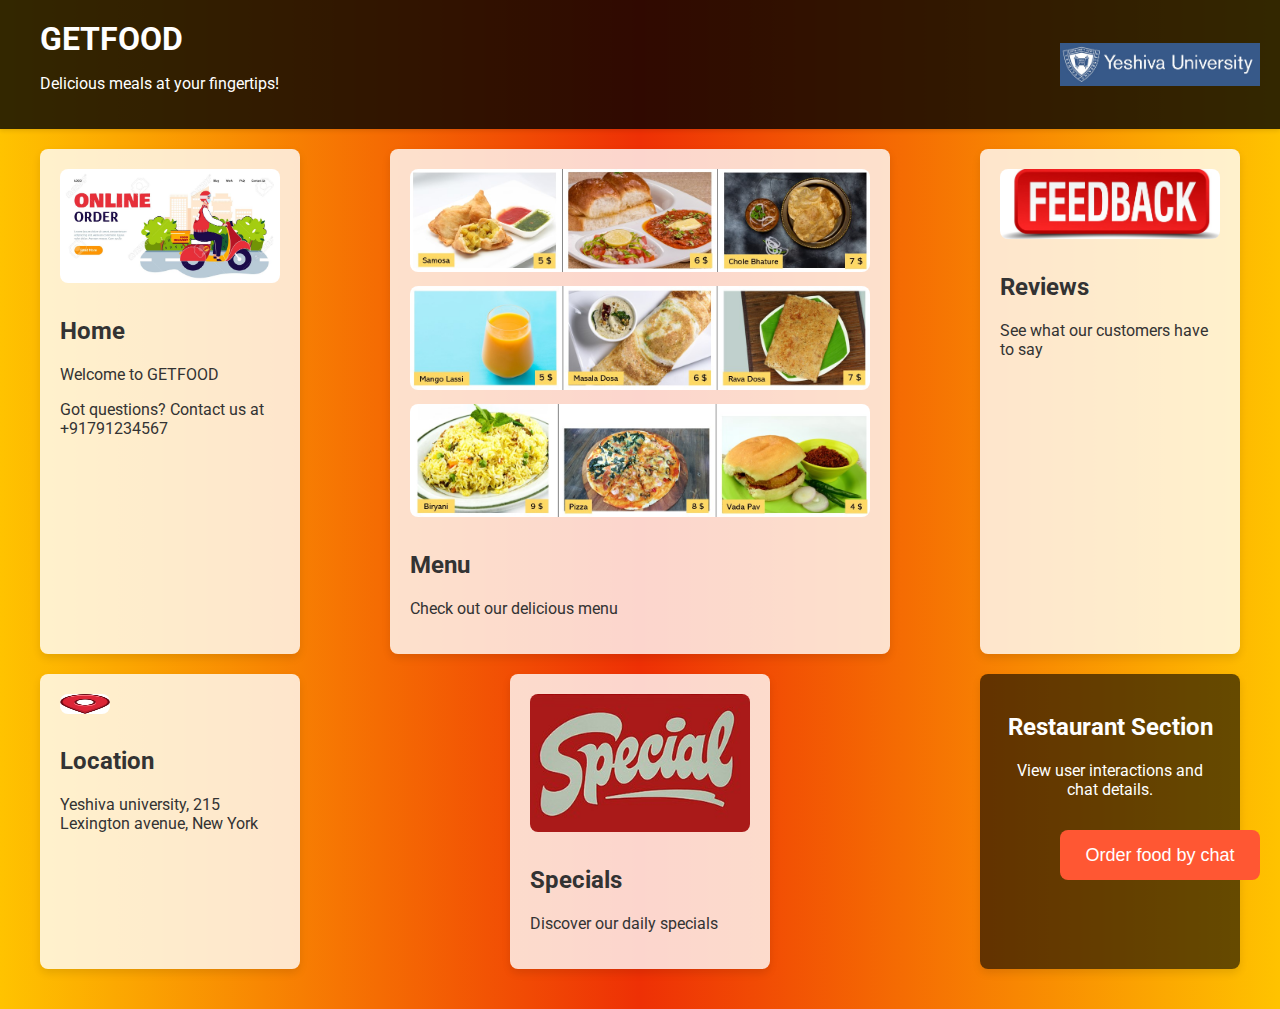
==== index1.html @ 6b007923 "Uploading all the code" ====
<!DOCTYPE html>
<html lang="en">
<head>
    <meta charset="UTF-8">
    <meta name="viewport" content="width=device-width, initial-scale=1.0">
    <title>GETFOOD</title>
    <link href="https://fonts.googleapis.com/css2?family=Roboto:wght@400;500;700&display=swap" rel="stylesheet">
    <style>
        body {
            font-family: 'Roboto', sans-serif;
            margin: 0;
            padding: 0;
            background: linear-gradient(to right,  #FFC300,#ee3005,#FFC300); /* Red and Yellow gradient background */
            color: #333;
            overflow-x: hidden; /* Prevent horizontal scroll */
        }
        header {
            background-color: rgba(0, 0, 0, 0.8); /* Semi-transparent dark background */
            color: #fff;
            padding: 20px;
            text-align: center;
            box-shadow: 0 2px 4px rgba(0, 0, 0, 0.1);
            display: flex;
            justify-content: space-between;
            align-items: center;
            position: relative;
            z-index: 1;
        }
        .header-content {
            flex-grow: 1;
            text-align: left;
            padding-left: 20px;
        }
        .container {
            max-width: 1200px;
            margin: 0 auto;
            padding: 20px;
            display: flex;
            flex-wrap: wrap;
            justify-content: space-between;
            position: relative;
            z-index: 1;
        }
        .item, .restaurant-section {
            width: calc(20% - 20px);
            background-color: rgba(255, 255, 255, 0.8); /* Semi-transparent white background for items */
            box-shadow: 0 4px 8px rgba(0, 0, 0, 0.1);
            padding: 20px;
            margin-bottom: 20px;
            transition: all 0.3s ease;
            border-radius: 8px;
            overflow: hidden;
        }
        .menu-container {
            width: calc(40% - 20px);
        }
        .item:hover, .restaurant-section:hover {
            background-color: rgba(255, 255, 255, 0.9); /* Lighten background on hover */
            transform: translateY(-5px);
            box-shadow: 0 6px 12px rgba(0, 0, 0, 0.15);
        }
        .item img {
            max-width: 100%;
            height: auto;
            border-radius: 8px;
            margin-bottom: 10px;
            transition: transform 0.3s ease;
        }
        .item:hover img {
            transform: scale(1.05);
        }
        .restaurant-section {
            cursor: pointer;
            background-color: rgba(0, 0, 0, 0.6); /* Semi-transparent dark background for restaurant section */
            color: #fff;
            text-align: center;
            padding: 20px;
        }
        .chatbot-container {
            position: fixed;
            bottom: 20px;
            right: 20px;
            z-index: 9999;
        }
        #toggle-chatbot {
            background-color: #FF5733; /* Red button color */
            color: #fff;
            border: none;
            border-radius: 8px; /* Rounded corners */
            width: 200px;
            height: 50px;
            font-size: 18px;
            cursor: pointer;
            outline: none;
            transition: background-color 0.3s ease;
        }
        #toggle-chatbot:hover {
            background-color: #FFC300; /* Yellow button color on hover */
        }
        #minimized-chatbot-image {
            display: none;
            width: 50px;
            height: 50px;
            border-radius: 50%;
            cursor: pointer;
            transition: opacity 0.3s ease;
        }
        #minimized-chatbot-image:hover {
            opacity: 0.8;
        }
        #chatbot-frame {
            display: none;
            position: fixed;
            bottom: 80px; /* Adjusted position to prevent overlap with the button */
            right: 20px;
            width: 350px;
            height: 430px;
            border: none;
            z-index: 9998;
        }
        .order-chat-button {
            position: fixed;
            bottom: 20px;
            right: 20px;
            z-index: 9999;
        }
    </style>
</head>
<body>
    <header>
        <div class="header-content">
            <h1 style="margin: 0;">GETFOOD</h1>
            <p>Delicious meals at your fingertips!</p>
        </div>
        <img src="images/logo.jpg" alt="GETFOOD Logo" style="width: 200px; height: auto;">
    </header>
    <div class="container">
        <div class="item">
            <img src="images/banner.jpg" alt="Banner">
            <h2>Home</h2>
            <p>Welcome to GETFOOD</p>
            <p>Got questions? Contact us at +91791234567</p>
        </div>

        <div class="item menu-container">
            <img src="images/menu1.jpg" alt="Menu item 1">
            <img src="images/menu2.jpg" alt="Menu item 2">
            <img src="images/menu3.jpg" alt="Menu item 3">
            <h2>Menu</h2>
            <p>Check out our delicious menu</p>
        </div>

        <div class="item">
            <img src="images/reviews.jpg" alt="Reviews">
            <h2>Reviews</h2>
            <p>See what our customers have to say</p>
        </div>

        <div class="item">
            <img src="images/location.jpg" alt="Location" style="width: 50px; height: 20px;">
            <h2>Location</h2>
            <p>Yeshiva university, 215 Lexington avenue, New York</p>
        </div>

        <div class="item">
            <img src="images/specials.jpg" alt="Specials">
            <h2>Specials</h2>
            <p>Discover our daily specials</p>
        </div>

        <div class="restaurant-section" onclick="alert('User interactions and chat summaries will be displayed here!');">
            <h2>Restaurant Section</h2>
            <p>View user interactions and chat details.</p>
        </div>
    </div>
    <div class="order-chat-button">
        <button id="toggle-chatbot">Order food by chat</button>
    </div>

    <iframe id="chatbot-frame" class="chat-bot" width="350" height="430" allow="microphone;" src="https://console.dialogflow.com/api-client/demo/embedded/7f5caf6b-980f-4a35-8c59-a1b68d6ed27a"></iframe>

    <script>
        const toggleChatbotButton = document.getElementById('toggle-chatbot');
        const chatbotFrame = document.getElementById('chatbot-frame');

        let chatbotVisible = false;

        toggleChatbotButton.addEventListener('click', () => {
            if (!chatbotVisible) {
                chatbotFrame.style.display = 'block';
                toggleChatbotButton.textContent = 'Hide Chat';
            } else {
                chatbotFrame.style.display = 'none';
                toggleChatbotButton.textContent = 'Order food by chat';
            }
            chatbotVisible = !chatbotVisible;
        });
    </script>
</body>
</html>
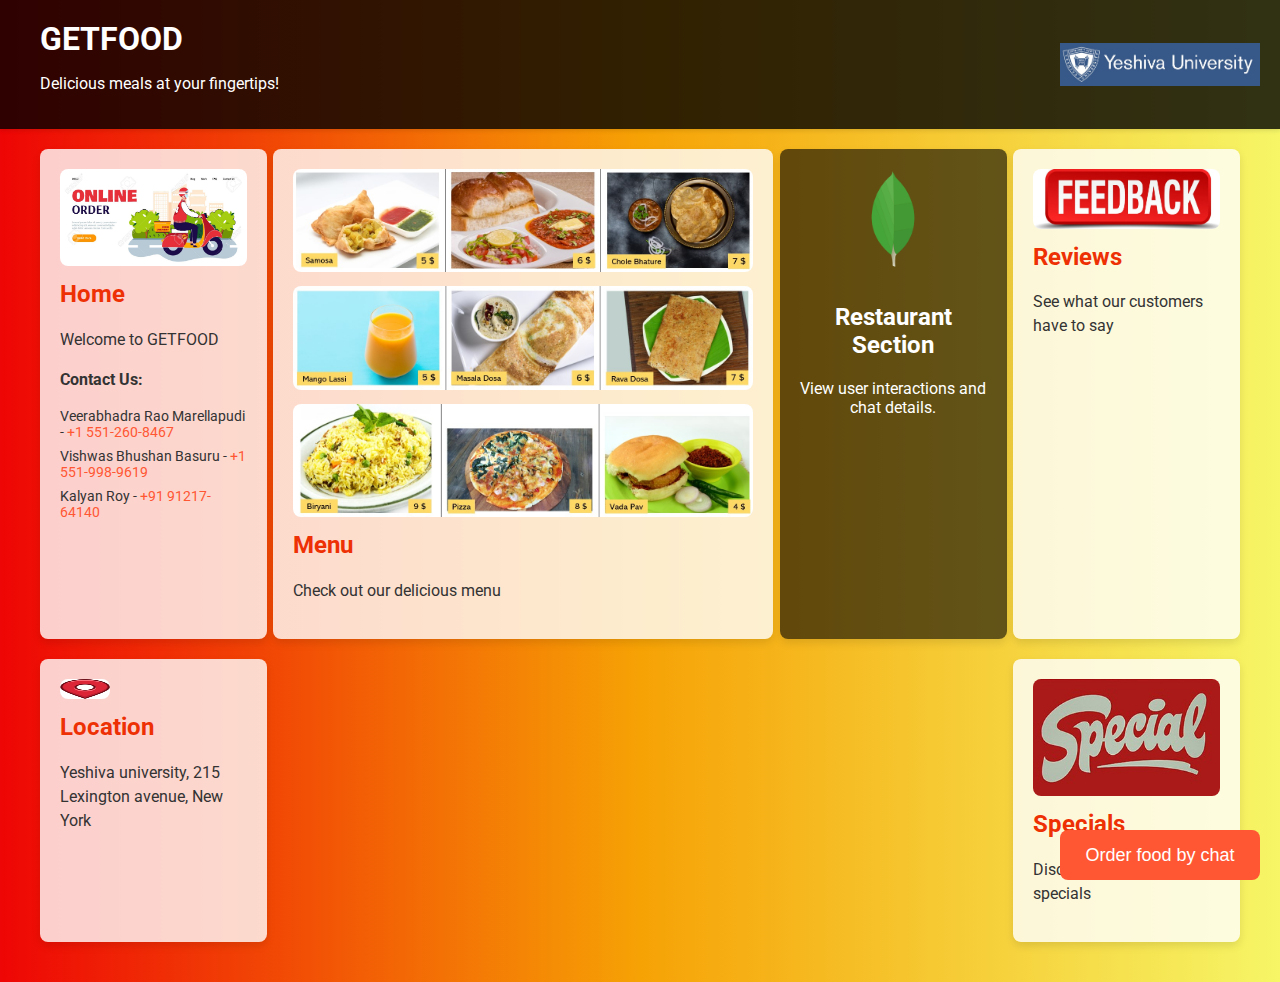
==== commit a9d3f0e8: "updated readme" ====
--- a/index1.html
+++ b/index1.html
@@ -10,7 +10,7 @@
             font-family: 'Roboto', sans-serif;
             margin: 0;
             padding: 0;
-            background: linear-gradient(to right,  #FFC300,#ee3005,#FFC300); /* Red and Yellow gradient background */
+            background: linear-gradient(to right,  #ee0505,#f6a205,#f6f667); /* Red and Yellow gradient background */
             color: #333;
             overflow-x: hidden; /* Prevent horizontal scroll */
         }
@@ -41,8 +41,43 @@
             position: relative;
             z-index: 1;
         }
+        .item {
+        font-family: 'Roboto', sans-serif;
+        background-color: rgba(255, 255, 255, 0.9);
+        padding: 20px;
+        border-radius: 8px;
+        box-shadow: 0 4px 8px rgba(0, 0, 0, 0.1);
+        margin-bottom: 20px;
+        }
+        .item h2 {
+            color: #ee3005; /* Matching the gradient theme */
+            margin-top: 0;
+        }
+        .item p {
+            font-size: 16px;
+            line-height: 1.5;
+        }
+        .contact-info p {
+            margin: 10px 0;
+            font-weight: 500;
+        }
+        .contact-info ul {
+            list-style-type: none;
+            padding: 0;
+        }
+        .contact-info li {
+            margin-bottom: 8px;
+            font-size: 14px;
+        }
+        .contact-info a {
+            color: #FF5733; /* A bright contrast color for better visibility */
+            text-decoration: none;
+        }
+        .contact-info a:hover {
+            text-decoration: underline;
+        }
         .item, .restaurant-section {
-            width: calc(20% - 20px);
+            width: calc(17% - 17px);
             background-color: rgba(255, 255, 255, 0.8); /* Semi-transparent white background for items */
             box-shadow: 0 4px 8px rgba(0, 0, 0, 0.1);
             padding: 20px;
@@ -70,11 +105,27 @@
             transform: scale(1.05);
         }
         .restaurant-section {
-            cursor: pointer;
-            background-color: rgba(0, 0, 0, 0.6); /* Semi-transparent dark background for restaurant section */
-            color: #fff;
-            text-align: center;
-            padding: 20px;
+        width: 50%%; /* Adjust based on layout needs */
+        height: auto; /* Auto height for better responsiveness */
+        padding: 20px;
+        background-color: rgba(0, 0, 0, 0.6);
+        color: #fff;
+        text-align: center;
+        border-radius: 8px;
+        box-shadow: 0 4px 8px rgba(0, 0, 0, 0.1);
+        transition: transform 0.3s ease, box-shadow 0.3s ease;
+        }
+
+        .restaurant-section:hover {
+            transform: translateY(-5px);
+            box-shadow: 0 6px 12px rgba(0, 0, 0, 0.15);
+        }
+
+        .section-image {
+            max-width: 100px; /* Set max width for the image */
+            height: auto; /* Maintain aspect ratio */
+            margin-bottom: 10px;
+            border-radius: 4px; /* Optional: Adds rounded corners to the image */
         }
         .chatbot-container {
             position: fixed;
@@ -139,7 +190,17 @@
             <img src="images/banner.jpg" alt="Banner">
             <h2>Home</h2>
             <p>Welcome to GETFOOD</p>
-            <p>Got questions? Contact us at +91791234567</p>
+            <div class="contact-info">
+                <p><strong>Contact Us:</strong></p>
+                <ul>
+                    <li>Veerabhadra Rao Marellapudi - 
+                        <a href="tel:+15512608467"> +1 551-260-8467</a></li>
+                    <li>Vishwas Bhushan Basuru - 
+                        <a href="tel:+15519989619"> +1 551-998-9619</a></li>
+                    <li>Kalyan Roy - 
+                        <a href="tel:+919121764140"> +91 91217-64140</a></li>
+                </ul>
+            </div>
         </div>
 
         <div class="item menu-container">
@@ -149,7 +210,16 @@
             <h2>Menu</h2>
             <p>Check out our delicious menu</p>
         </div>
-
+        <div class="restaurant-section" onclick="redirectToUserList()" style="cursor: pointer;">
+            <img src="images/mongo.png" alt="MongoDB Logo" class="section-image">
+            <h2>Restaurant Section</h2>
+            <p>View user interactions and chat details.</p>
+        </div>
+        <script>
+            function redirectToUserList() {
+                window.location.href = 'user_list.html'; // Redirects to the user list page
+            }
+        </script>
         <div class="item">
             <img src="images/reviews.jpg" alt="Reviews">
             <h2>Reviews</h2>
@@ -168,10 +238,6 @@
             <p>Discover our daily specials</p>
         </div>
 
-        <div class="restaurant-section" onclick="alert('User interactions and chat summaries will be displayed here!');">
-            <h2>Restaurant Section</h2>
-            <p>View user interactions and chat details.</p>
-        </div>
     </div>
     <div class="order-chat-button">
         <button id="toggle-chatbot">Order food by chat</button>
